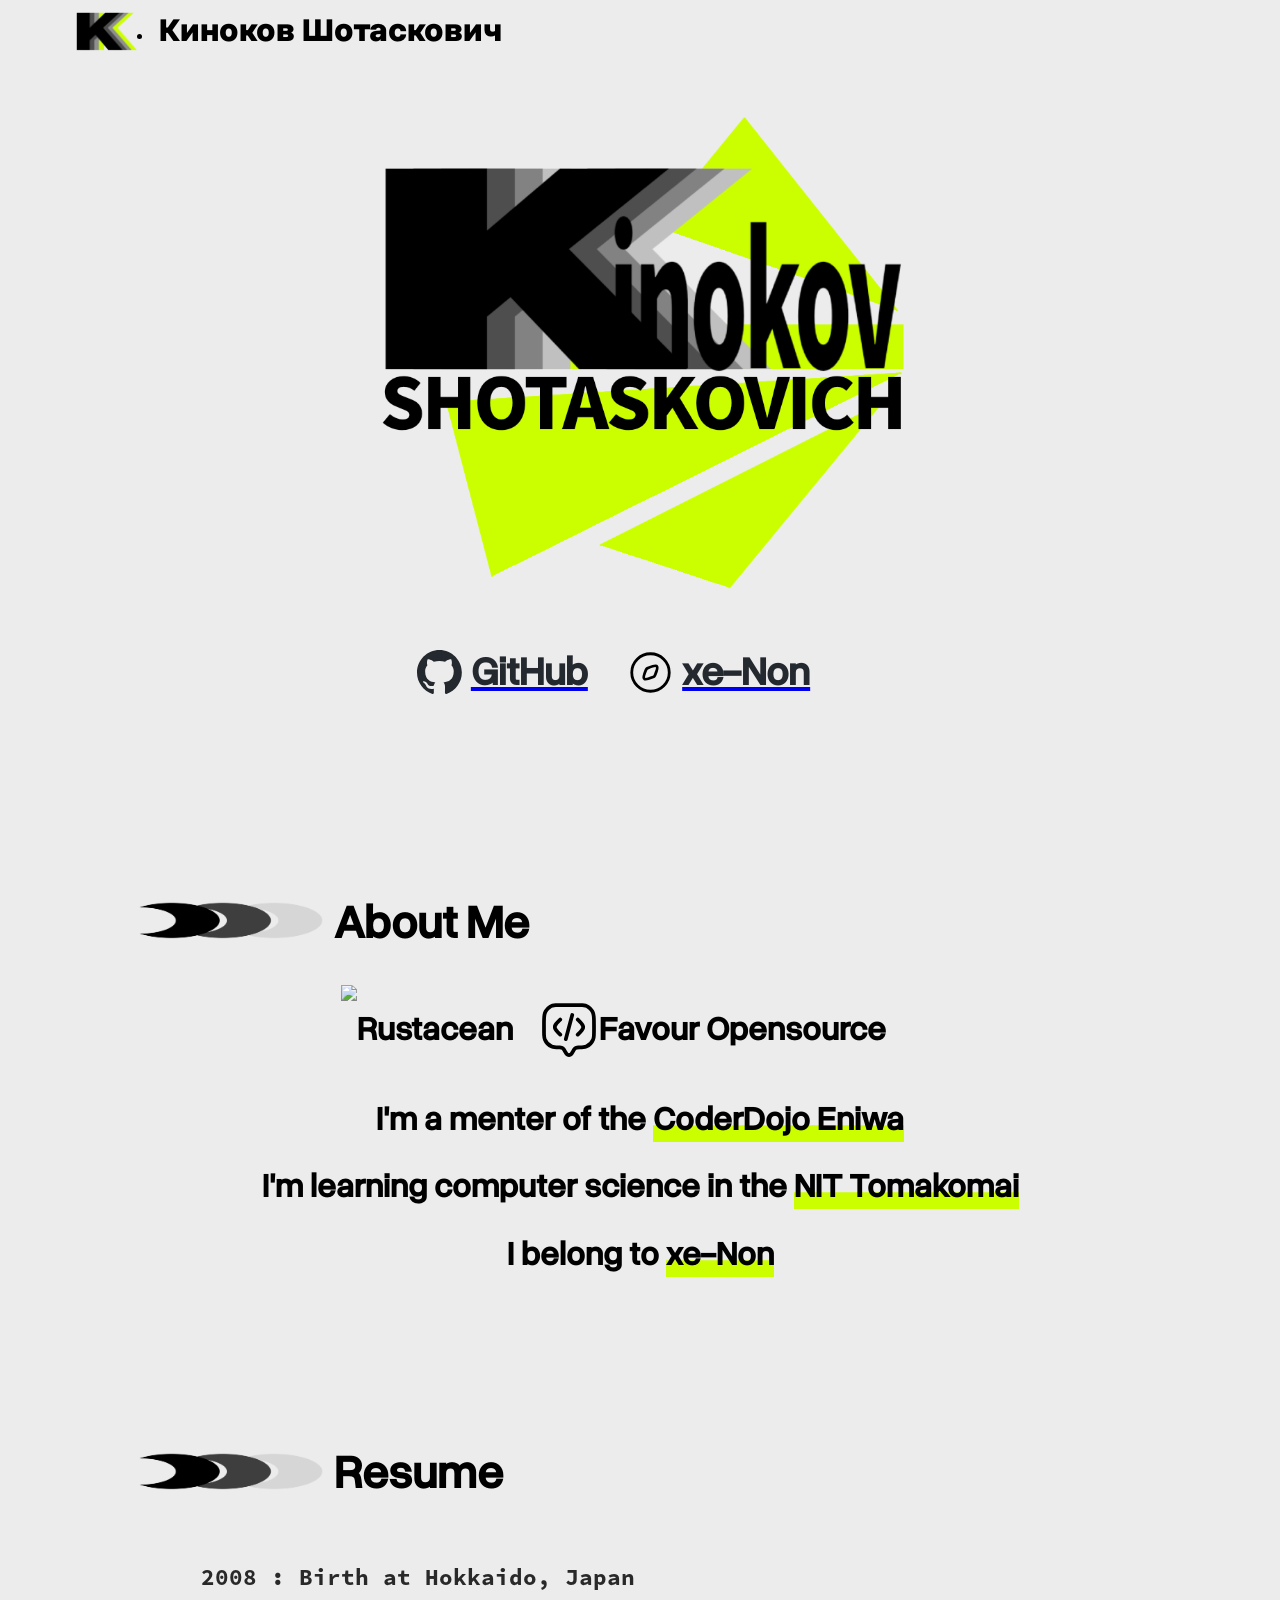
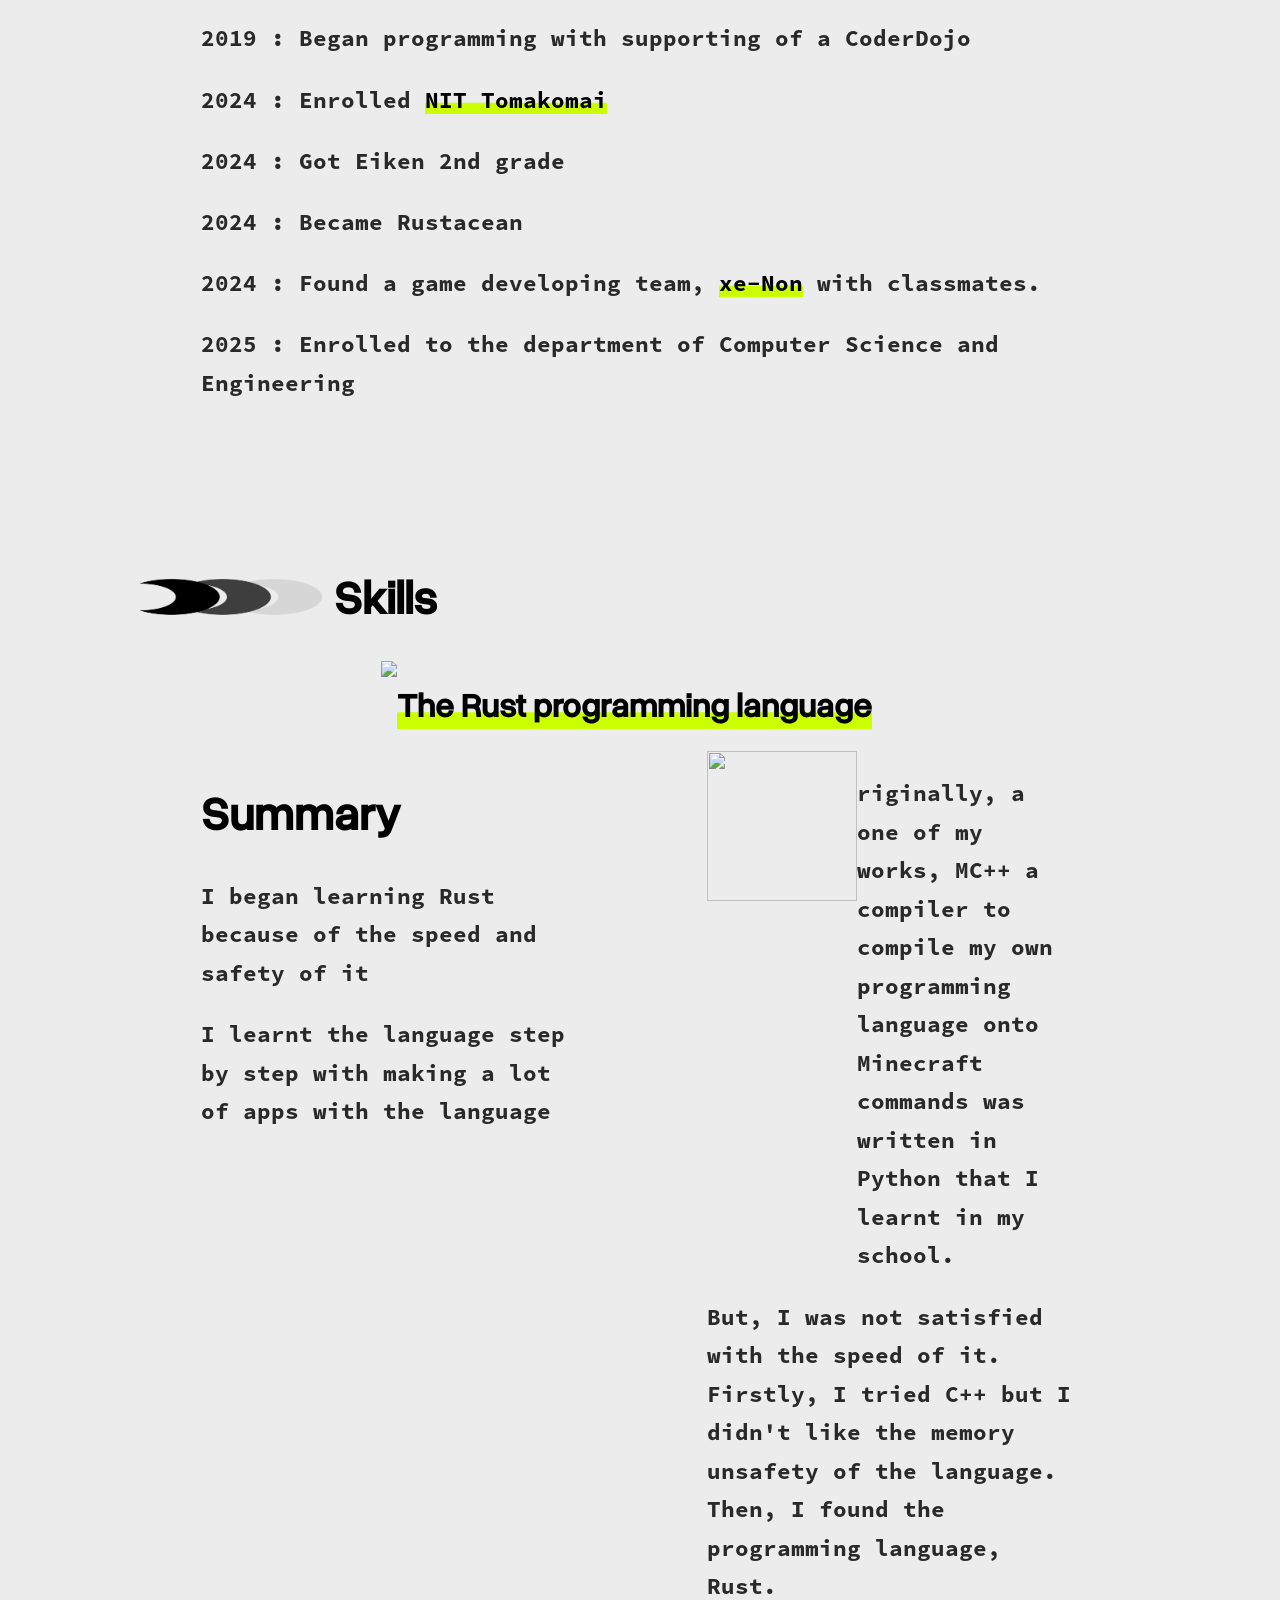
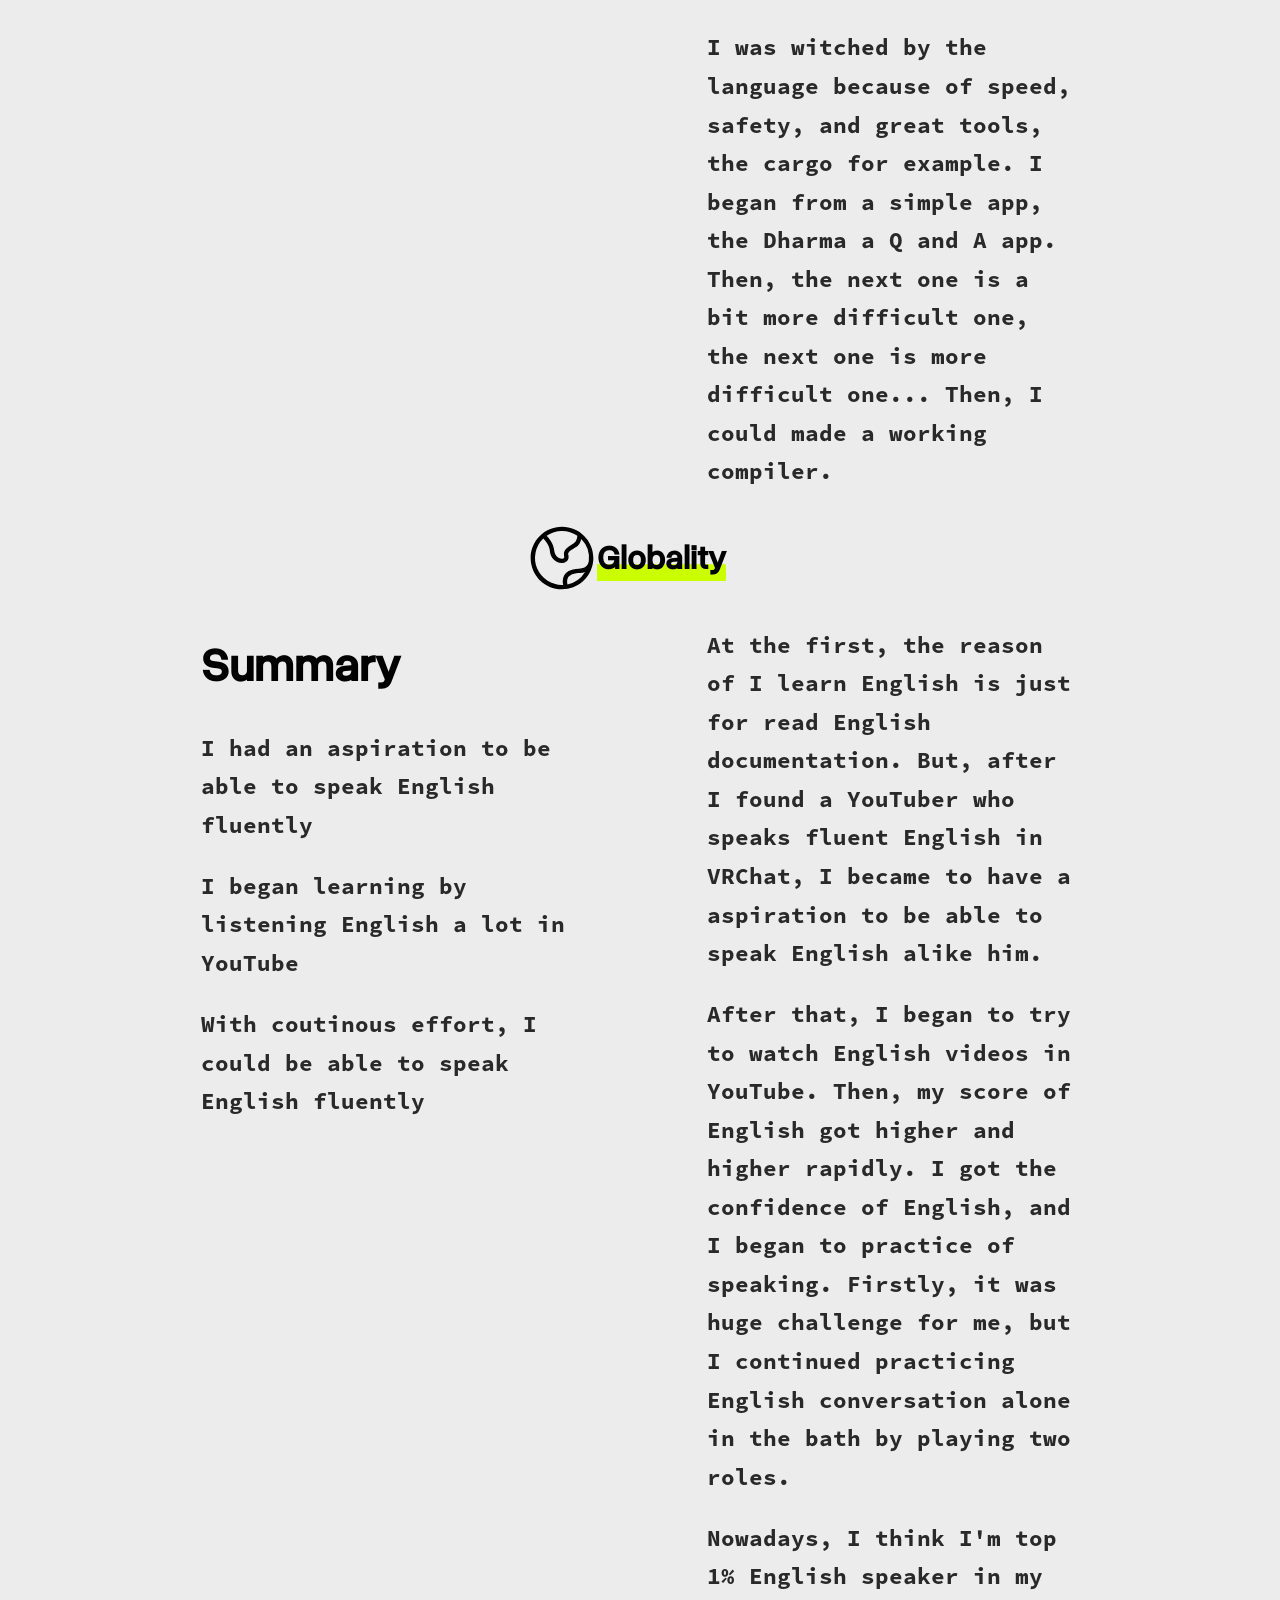
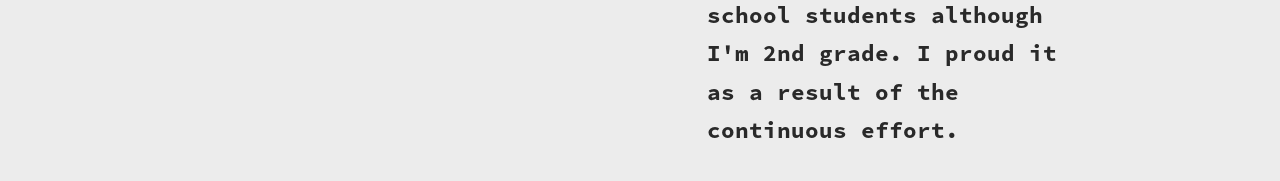
==== index.html @ b4d141ab "The first commit" ====
<!DOCTYPE html>
<html lang="en">
  <head>
    <meta charset="utf-8">
    <title>Kinokov Shotaskovich</title>
    <link rel="stylesheet" href="css/main.css">
  </head>
  <body class="body">
    <!-- Header -->
    <header class="header">
      <img src="assets/icon_k.png" height="40pt">
      <li><a class="header_text">Киноков Шотаскович</a></li>
    </header>
    

    <!-- Main -->
    <main style="margin-left: 10%; margin-right: 10%;">
      <!-- Header -->
      <p>
        <img src="assets/my_icon.png" class="logo">
        <div class="field" style="margin-bottom: 100pt;">
          <!-- GitHub -->
          <div class="field" style="margin-right: 30pt;">
            <img src="assets/github-mark.svg" width="45pt" style="margin-right: 7pt;">
            <a href="https://github.com/kinoko0518">
              <h1 class="github">GitHub</h1>
            </a>
          </div>
          <!-- xe-Non official -->
          <div class="field">
            <img src="[data-uri]" width="45pt" style="margin-right: 7pt;">
            <a href="https://xe-non.com/">
              <h1 class="github">xe-Non</h1>
            </a>
          </div>
        </div>
      </p>

      <!-- About Me -->
      <div class="majour_heading_container">
        <img src="assets/dash.png" class="dash">
        <h1 class="majour_heading">About Me</h1>
      </div>

      <div class="field">
        <!-- The Rust programming language -->
        <div class="field">
          <img src="https://www.rust-lang.org/logos/rust-logo-blk.svg" height="90pt">
          <h1 class="heading">Rustacean</h1>
        </div>
        <!-- Favour Opensource -->
        <div class="field">
          <img height="60pt" src="[data-uri]">
          <h1 class="heading">Favour Opensource</h1>
        </div>
      </div>
      <!-- A Menter of a Coder Dojo -->
      <h1 class="heading" style="text-align: center;">I'm a menter of the <a href="https://coderdojo-eniwa.fathercomputer.com/coderdojo-eniwa/" class="link">CoderDojo Eniwa</a></h1>
      <h1 class="heading" style="text-align: center;">I'm learning computer science in the <a href="https://www.tomakomai-ct.ac.jp/english/" class="link">NIT Tomakomai</a></h1>
      <h1 class="heading" style="text-align: center;">I belong to <a href="https://xe-non.com/" class="link">xe-Non</a></h1>



      <!-- Resume -->
      <div class="majour_heading_container">
        <img src="assets/dash.png" class="dash">
        <h1 class="majour_heading">Resume</h1>
      </div>

      <div class="text_block">
        <p class="main">2008 : Birth at Hokkaido, Japan</p>
        <p class="main">2019 : Began programming with supporting of a CoderDojo</p>
        <p class="main">2024 : Enrolled <a href="https://www.tomakomai-ct.ac.jp/english/" class="link">NIT Tomakomai</a></p>
        <p class="main">2024 : Got Eiken 2nd grade</p>
        <p class="main">2024 : Became Rustacean</p>
        <p class="main">2024 : Found a game developing team, <a href="https://xe-non.com/" class="link">xe-Non</a> with classmates.</p>
        <p class="main">2025 : Enrolled to the department of Computer Science and Engineering</p>
      </div>



      <!-- Skills -->
      <div class="majour_heading_container">
        <img src="assets/dash.png" class="dash">
        <h1 class="majour_heading">Skills</h1>
      </div>

      <!-- The Rust programming language -->
      <div class="field">
        <img src="https://www.rust-lang.org/logos/rust-logo-blk.svg" height="90pt">
        <h1 class="heading"><a href="https://www.rust-lang.org/" class="link">The Rust programming language</a></h1>
      </div>
      <div class="split_h">
        <!-- Summary -->
        <div class="h_50perc">
          <div class="text_block">
            <h1 class="majour_heading">Summary</h1>
            <p class="main">I began learning Rust because of the speed and safety of it</p>
            <p class="main">I learnt the language step by step with making a lot of apps with the language</p>
          </div>
        </div>
        <!-- Main -->
        <div class="h_50perc">
          <div class="text_block">
            <div style="display: flex;">
              <img width="150pt" height="150pt" src="https://upload.wikimedia.org/wikipedia/commons/thumb/6/61/Rust_Programming_Language_Logo_Gear_only.svg/1024px-Rust_Programming_Language_Logo_Gear_only.svg.png">
              <p class="main" style="margin-bottom: 0;">riginally, a one of my works, MC++ a compiler to compile my own programming language onto Minecraft commands was written in Python that I learnt in my school.</a>
            </div>
            <p class="main">But, I was not satisfied with the speed of it. Firstly, I tried C++ but I didn't like the memory unsafety of the language. Then, I found the programming language, Rust.</p>
            <p class="main">I was witched by the language because of speed, safety, and great tools, the cargo for example. I began from a simple app, the Dharma a Q and A app. Then, the next one is a bit more difficult one, the next one is more difficult one... Then, I could made a working compiler.</p>
          </div>
        </div>
      </div>
      
      <!-- Globality -->
      <div class="field">
        <img src="[data-uri]" height="70pt">
        <h1 class="heading"><a href="https://www.rust-lang.org/" class="link">Globality</a></h1>
      </div>
      <div class="split_h">
        <!-- Summary -->
        <div class="h_50perc">
          <div class="text_block">
            <h1 class="majour_heading">Summary</h1>
            <p class="main">I had an aspiration to be able to speak English fluently</p>
            <p class="main">I began learning by listening English a lot in YouTube</p>
            <p class="main">With coutinous effort, I could be able to speak English fluently</p>
          </div>
        </div>
        <!-- Main -->
        <div class="h_50perc">
          <div class="text_block">
            <p class="main">At the first, the reason of I learn English is just for read English documentation. But, after I found a YouTuber who speaks fluent English in VRChat, I became to have a aspiration to be able to speak English alike him.</a>
            <p class="main">After that, I began to try to watch English videos in YouTube. Then, my score of English got higher and higher rapidly. I got the confidence of English, and I began to practice of speaking. Firstly, it was huge challenge for me, but I continued practicing English conversation alone in the bath by playing two roles.</a>
            <p class="main">Nowadays, I think I'm top 1% English speaker in my school students although I'm 2nd grade. I proud it as a result of the continuous effort.</p>
          </div>
        </div>
      </div>



    </main>

    <!-- Footer -->
    <footer>

    </footer>
  </body>
</html>
---- css/main.css ----
/* 
|=== Colour Palette ===|

|== Yellow : #cbff00  ==|
    Highlighting colour
    - Use for highlight, or underline of link.

|== Grey Gradation  ==|
    Blackest : #000000
    Middle-B : #4e4e4e
    Middle-W : #828282
    Whitest  : #c0c0c0
*/

@font-face {
    font-family: 'Source Han Gothic';
    src: url('../assets/fonts/OverusedGrotesk-Medium.otf');
}
@font-face {
    font-family: 'Grotesk-Bold';
    src: url('../assets/fonts/OverusedGrotesk-ExtraBold.otf');
}
@font-face {
    font-family: 'Source Pro Sans';
    src: url('../assets/fonts/SourceCodePro-Bold.otf.woff2');
}
.main {
    font-family: 'Source Pro Sans';
    color: #292929;
    font-size: 17pt;
    line-height: 1.7;
}
.text_block {
    margin-left: 50pt;
    margin-right: 50pt;
}
.split_h {
    display: flex;
    width: 100%;
}
.h_50perc {
    flex-grow: 1;
    flex-basis: 50%;
    width: 50%;
}
.header {
    margin-left: 50pt;
    display: flex;
    align-items: center;
}
.header_text {
    font-family: 'Grotesk-Bold';
    font-size: 25pt;
    color: #000;
}
.github {
    text-decoration: none;
    color: #24292f;
    font-family: 'Source Han Gothic';
    font-size: 30pt;
}
.body {
    background-color: #ececec;
}
.logo {
    width: 400pt;
    margin: auto;
    display: block;
}
.welcome {
    text-align: center;
    color: #000;
    line-height: 0.2;
    font-family: 'Source Han Gothic';
    font-size: x-large;
}
.dash {
    width: 150pt;
}
.field {
    display: flex;
    align-items: center;
    justify-content: center;
    margin-right: 20pt;
}
.majour_heading_container {
    display: flex;
    align-items: center;
    margin-top: 100pt;
}
.majour_heading {
    color: #000;
    font-size: 35pt;
    font-family: 'Source Han Gothic';
}
.heading {
    color: #000;
    font-size: 25pt;
    font-family: 'Source Han Gothic';
}
.link {
    color: #000;
    text-decoration: none;
    box-shadow: inset 0 -0.5em #cbff00;
}
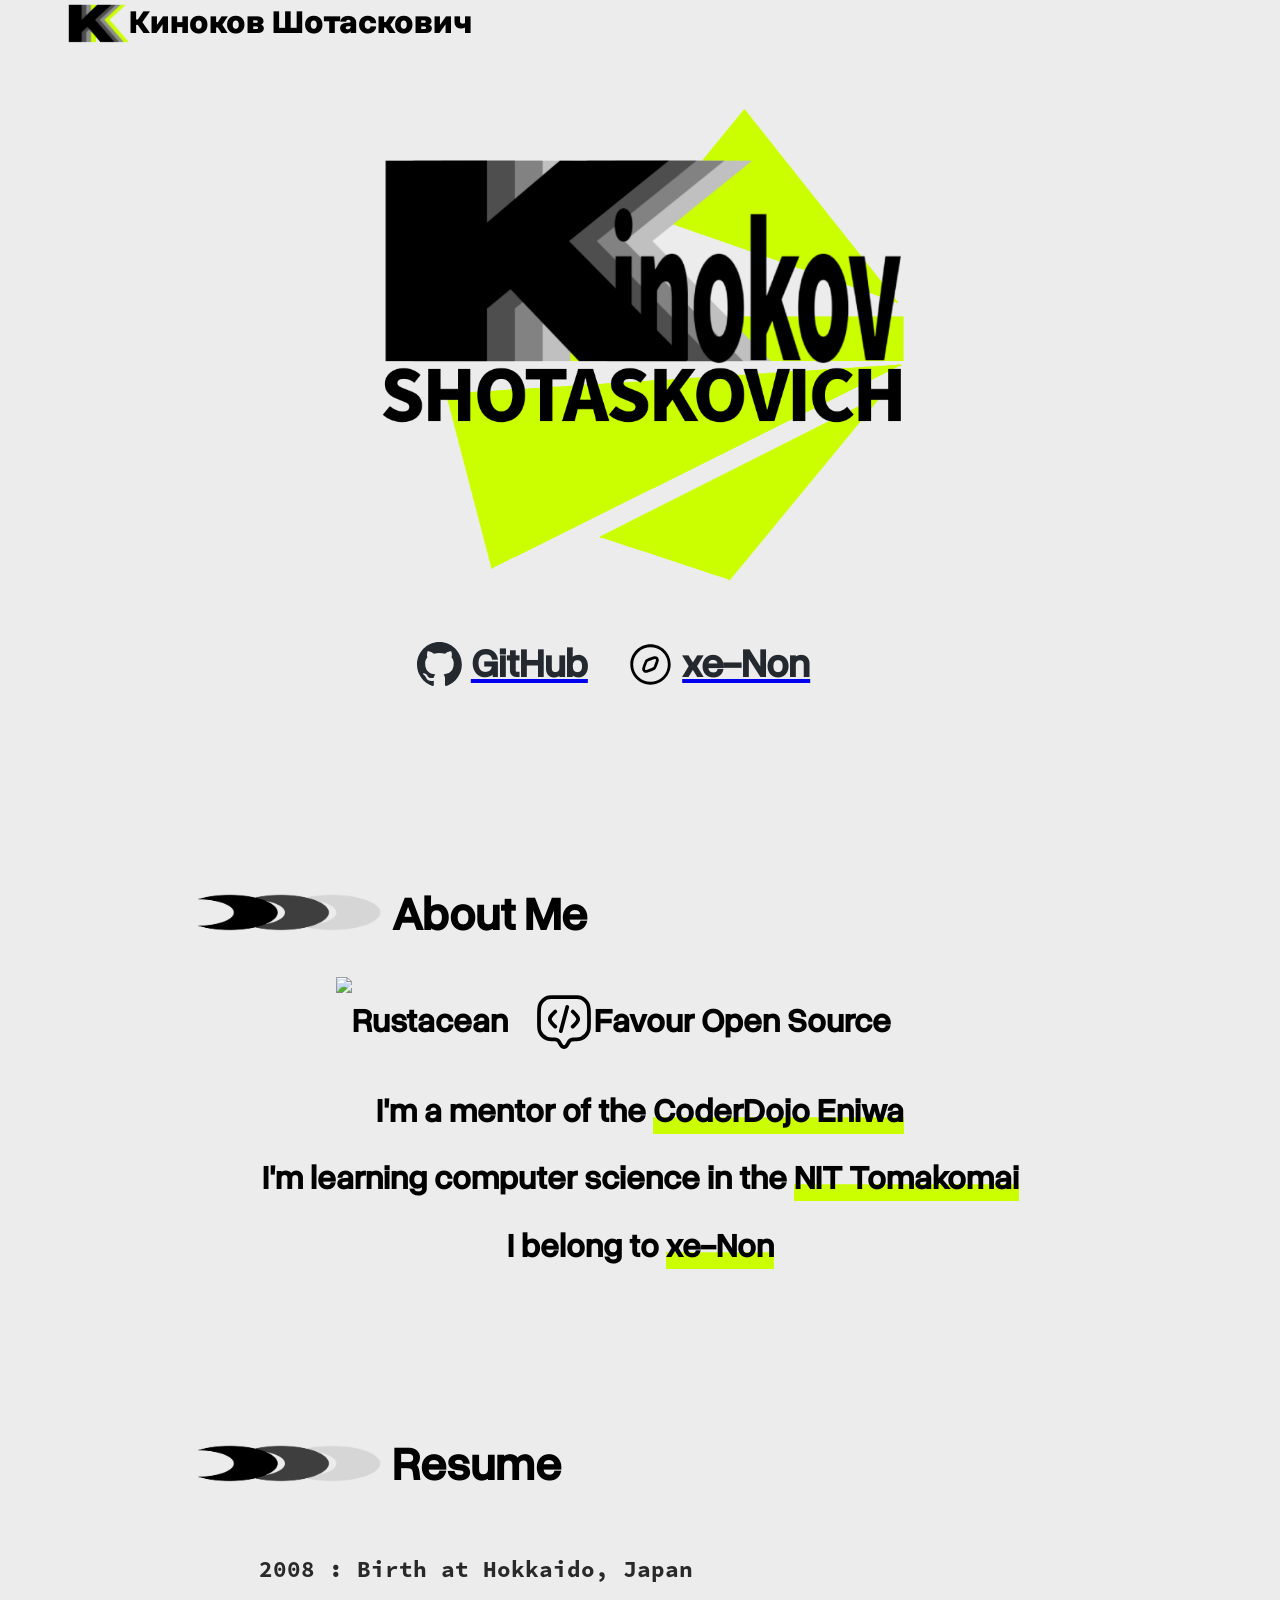
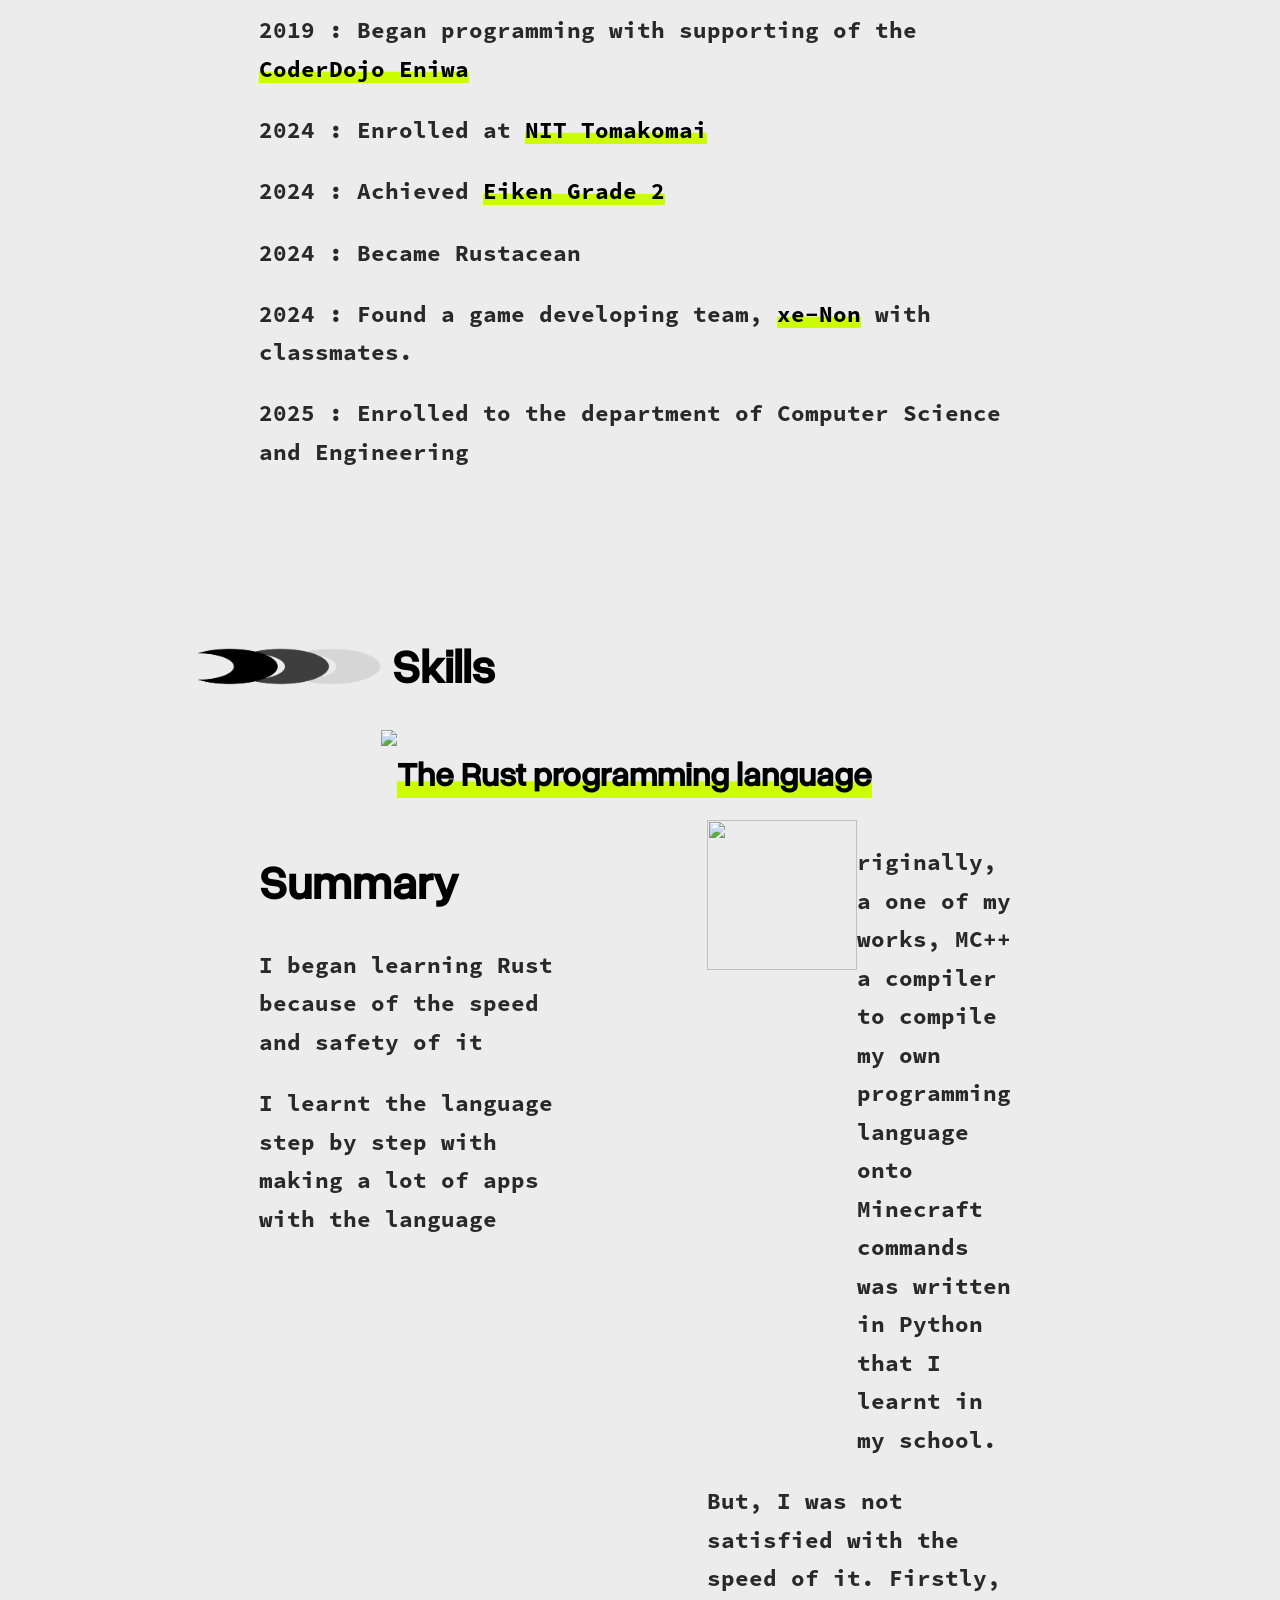
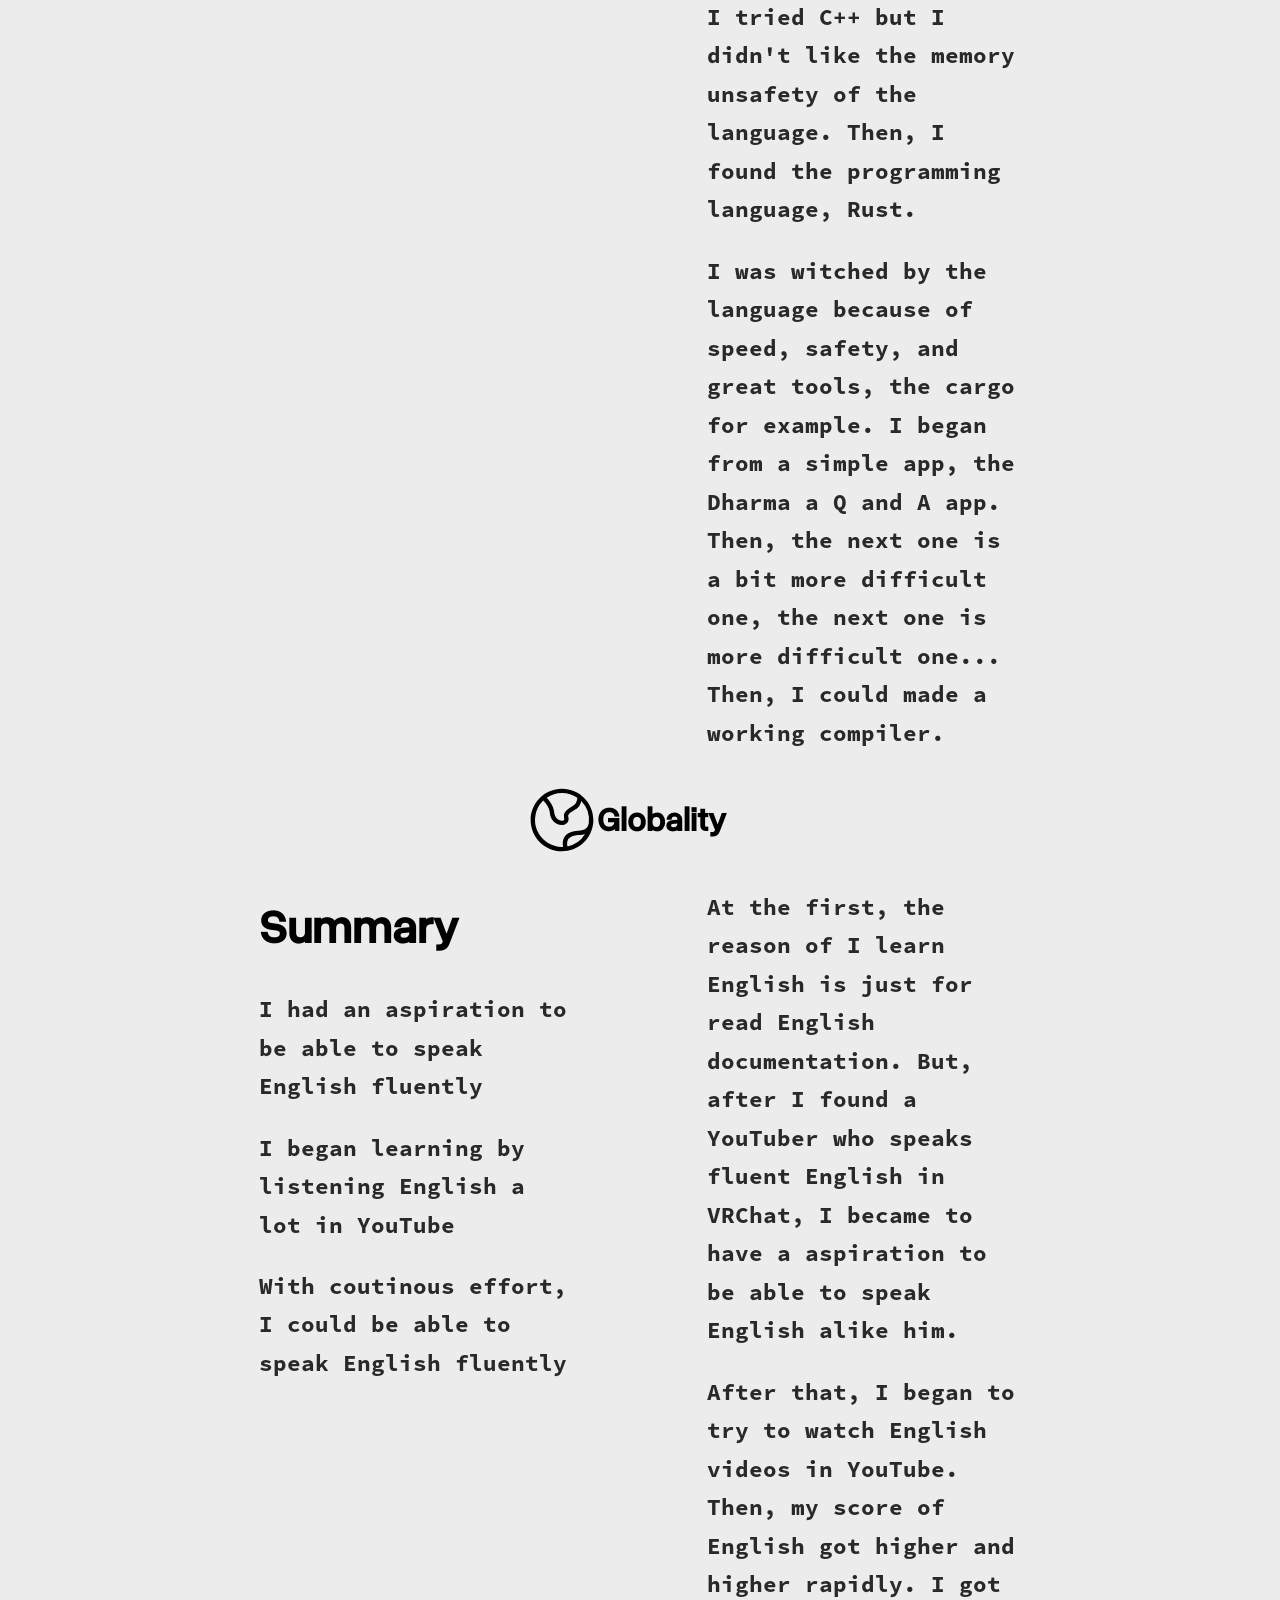
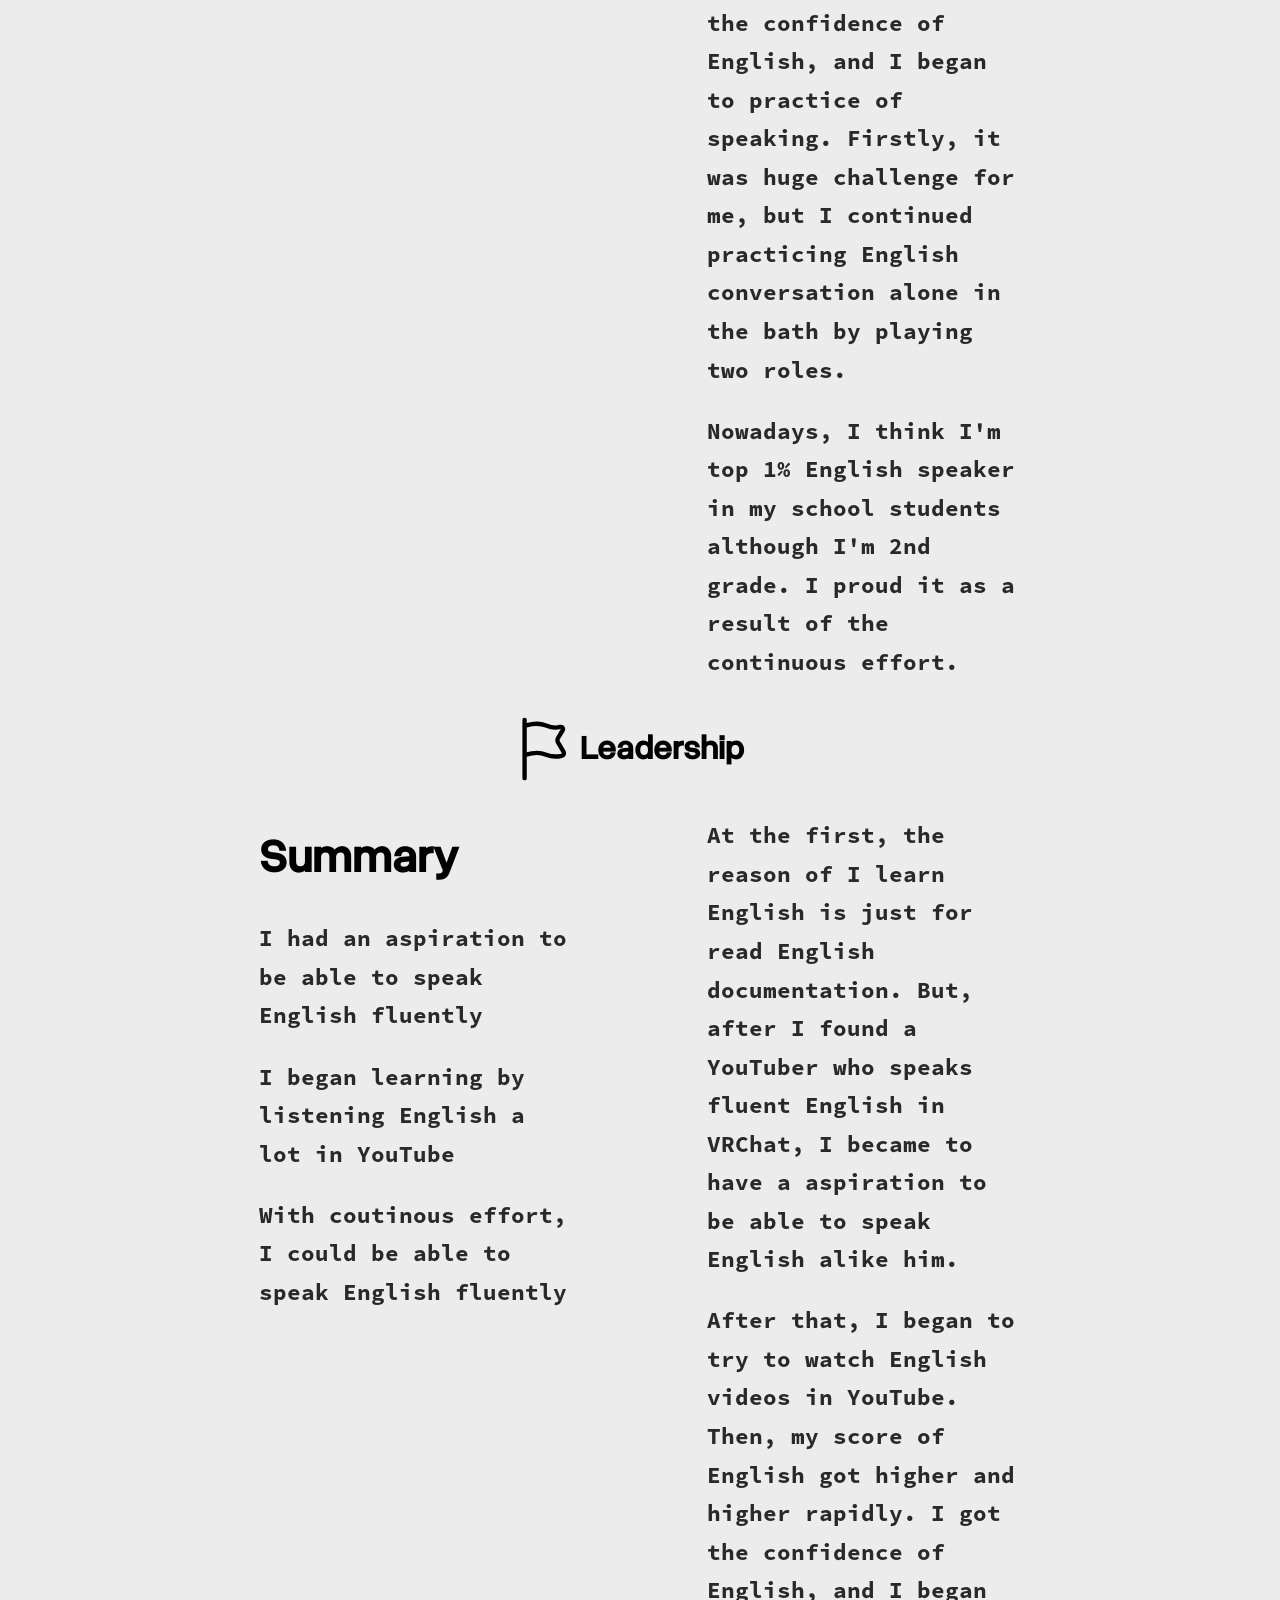
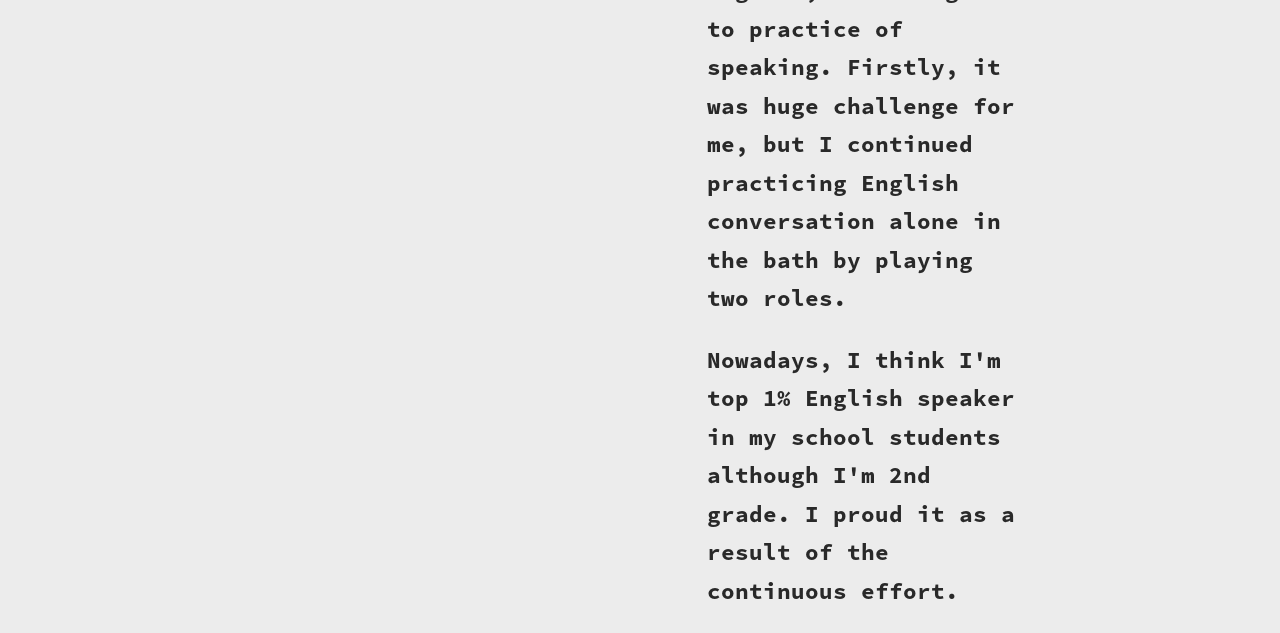
==== commit a1550d1f: "I added 404 not found page." ====
--- a/index.html
+++ b/index.html
@@ -3,18 +3,19 @@
   <head>
     <meta charset="utf-8">
     <title>Kinokov Shotaskovich</title>
-    <link rel="stylesheet" href="css/main.css">
+    <link rel="stylesheet" href="css/general.css">
+    <link rel="stylesheet" href="css/top_page.css">
   </head>
-  <body class="body">
+  <body>
     <!-- Header -->
     <header class="header">
       <img src="assets/icon_k.png" height="40pt">
-      <li><a class="header_text">Киноков Шотаскович</a></li>
+      <a class="header_text">Киноков Шотаскович</a>
     </header>
     
 
     <!-- Main -->
-    <main style="margin-left: 10%; margin-right: 10%;">
+    <main style="margin-left: 15%; margin-right: 15%;">
       <!-- Header -->
       <p>
         <img src="assets/my_icon.png" class="logo">
@@ -28,7 +29,7 @@
           </div>
           <!-- xe-Non official -->
           <div class="field">
-            <img src="[data-uri]" width="45pt" style="margin-right: 7pt;">
+            <img src="assets/icons/solar--compass-outline.svg" width="45pt" style="margin-right: 7pt;">
             <a href="https://xe-non.com/">
               <h1 class="github">xe-Non</h1>
             </a>
@@ -50,12 +51,12 @@
         </div>
         <!-- Favour Opensource -->
         <div class="field">
-          <img height="60pt" src="[data-uri]">
-          <h1 class="heading">Favour Opensource</h1>
+          <img height="60pt" src="assets/icons/solar--chat-square-code-outline.svg">
+          <h1 class="heading">Favour Open Source</h1>
         </div>
       </div>
       <!-- A Menter of a Coder Dojo -->
-      <h1 class="heading" style="text-align: center;">I'm a menter of the <a href="https://coderdojo-eniwa.fathercomputer.com/coderdojo-eniwa/" class="link">CoderDojo Eniwa</a></h1>
+      <h1 class="heading" style="text-align: center;">I'm a mentor of the <a href="https://coderdojo-eniwa.fathercomputer.com/coderdojo-eniwa/" class="link">CoderDojo Eniwa</a></h1>
       <h1 class="heading" style="text-align: center;">I'm learning computer science in the <a href="https://www.tomakomai-ct.ac.jp/english/" class="link">NIT Tomakomai</a></h1>
       <h1 class="heading" style="text-align: center;">I belong to <a href="https://xe-non.com/" class="link">xe-Non</a></h1>
 
@@ -69,9 +70,9 @@
 
       <div class="text_block">
         <p class="main">2008 : Birth at Hokkaido, Japan</p>
-        <p class="main">2019 : Began programming with supporting of a CoderDojo</p>
-        <p class="main">2024 : Enrolled <a href="https://www.tomakomai-ct.ac.jp/english/" class="link">NIT Tomakomai</a></p>
-        <p class="main">2024 : Got Eiken 2nd grade</p>
+        <p class="main">2019 : Began programming with supporting of the <a href="https://coderdojo-eniwa.fathercomputer.com/coderdojo-eniwa/" class="link">CoderDojo Eniwa</a></p>
+        <p class="main">2024 : Enrolled at <a href="https://www.tomakomai-ct.ac.jp/english/" class="link">NIT Tomakomai</a></p>
+        <p class="main">2024 : Achieved <a href="https://www.eiken.or.jp/eiken/en/grades/grade_2/" class="link">Eiken Grade 2</a></p>
         <p class="main">2024 : Became Rustacean</p>
         <p class="main">2024 : Found a game developing team, <a href="https://xe-non.com/" class="link">xe-Non</a> with classmates.</p>
         <p class="main">2025 : Enrolled to the department of Computer Science and Engineering</p>
@@ -114,8 +115,8 @@
       
       <!-- Globality -->
       <div class="field">
-        <img src="[data-uri]" height="70pt">
-        <h1 class="heading"><a href="https://www.rust-lang.org/" class="link">Globality</a></h1>
+        <img src="assets/icons/solar--earth-outline.svg" height="70pt">
+        <h1 class="heading" class="link">Globality</h1>
       </div>
       <div class="split_h">
         <!-- Summary -->
@@ -137,7 +138,30 @@
         </div>
       </div>
 
-
+      <!-- Leadership -->
+      <div class="field">
+        <img src="assets/icons/solar--flag-2-outline.svg" height="70pt">
+        <h1 class="heading" class="link">Leadership</h1>
+      </div>
+      <div class="split_h">
+        <!-- Summary -->
+        <div class="h_50perc">
+          <div class="text_block">
+            <h1 class="majour_heading">Summary</h1>
+            <p class="main">I had an aspiration to be able to speak English fluently</p>
+            <p class="main">I began learning by listening English a lot in YouTube</p>
+            <p class="main">With coutinous effort, I could be able to speak English fluently</p>
+          </div>
+        </div>
+        <!-- Main -->
+        <div class="h_50perc">
+          <div class="text_block">
+            <p class="main">At the first, the reason of I learn English is just for read English documentation. But, after I found a YouTuber who speaks fluent English in VRChat, I became to have a aspiration to be able to speak English alike him.</a>
+            <p class="main">After that, I began to try to watch English videos in YouTube. Then, my score of English got higher and higher rapidly. I got the confidence of English, and I began to practice of speaking. Firstly, it was huge challenge for me, but I continued practicing English conversation alone in the bath by playing two roles.</a>
+            <p class="main">Nowadays, I think I'm top 1% English speaker in my school students although I'm 2nd grade. I proud it as a result of the continuous effort.</p>
+          </div>
+        </div>
+      </div>
 
     </main>
 
--- a/css/general.css
+++ b/css/general.css
@@ -0,0 +1,93 @@
+/* 
+|=== Colour Palette ===|
+
+|== Ash White : #ececec ==|
+    Background colour
+
+|== Yellow : #cbff00  ==|
+    Highlighting colour
+    - Use for highlight, or underline of link.
+
+|== Grey Gradation  ==|
+    Blackest : #000000
+    Middle-B : #4e4e4e
+    Middle-W : #828282
+    Whitest  : #c0c0c0
+*/
+
+@font-face {
+    font-family: 'Source Han Gothic';
+    src: url('../assets/fonts/OverusedGrotesk-Medium.otf');
+}
+@font-face {
+    font-family: 'Grotesk-Bold';
+    src: url('../assets/fonts/OverusedGrotesk-ExtraBold.otf');
+}
+@font-face {
+    font-family: 'Source Pro Sans';
+    src: url('../assets/fonts/SourceCodePro-Bold.otf.woff2');
+}
+
+html, body {
+    margin: 0;
+    padding: 0;
+    background-color: #ececec;
+}
+.main {
+    font-family: 'Source Pro Sans';
+    color: #292929;
+    font-size: 17pt;
+    line-height: 1.7;
+}
+.text_block {
+    margin-left: 50pt;
+    margin-right: 50pt;
+}
+.split_h {
+    display: flex;
+    width: 100%;
+}
+.h_50perc {
+    flex-grow: 1;
+    flex-basis: 50%;
+    width: 50%;
+}
+.header {
+    margin-left: 50pt;
+    display: flex;
+    align-items: center;
+}
+.header_text {
+    font-family: 'Grotesk-Bold';
+    font-size: 25pt;
+    color: #000;
+}
+.dash {
+    width: 150pt;
+}
+.field {
+    display: flex;
+    align-items: center;
+    justify-content: center;
+    margin-right: 20pt;
+}
+.majour_heading_container {
+    display: flex;
+    align-items: center;
+    margin-top: 100pt;
+}
+.majour_heading {
+    color: #000;
+    font-size: 35pt;
+    font-family: 'Source Han Gothic';
+}
+.heading {
+    color: #000;
+    font-size: 25pt;
+    font-family: 'Source Han Gothic';
+}
+.link {
+    color: #000;
+    text-decoration: none;
+    box-shadow: inset 0 -0.5em #cbff00;
+}
--- a/css/top_page.css
+++ b/css/top_page.css
@@ -0,0 +1,18 @@
+.github {
+    text-decoration: none;
+    color: #24292f;
+    font-family: 'Source Han Gothic';
+    font-size: 30pt;
+}
+.logo {
+    width: 400pt;
+    margin: auto;
+    display: block;
+}
+.welcome {
+    text-align: center;
+    color: #000;
+    line-height: 0.2;
+    font-family: 'Source Han Gothic';
+    font-size: x-large;
+}
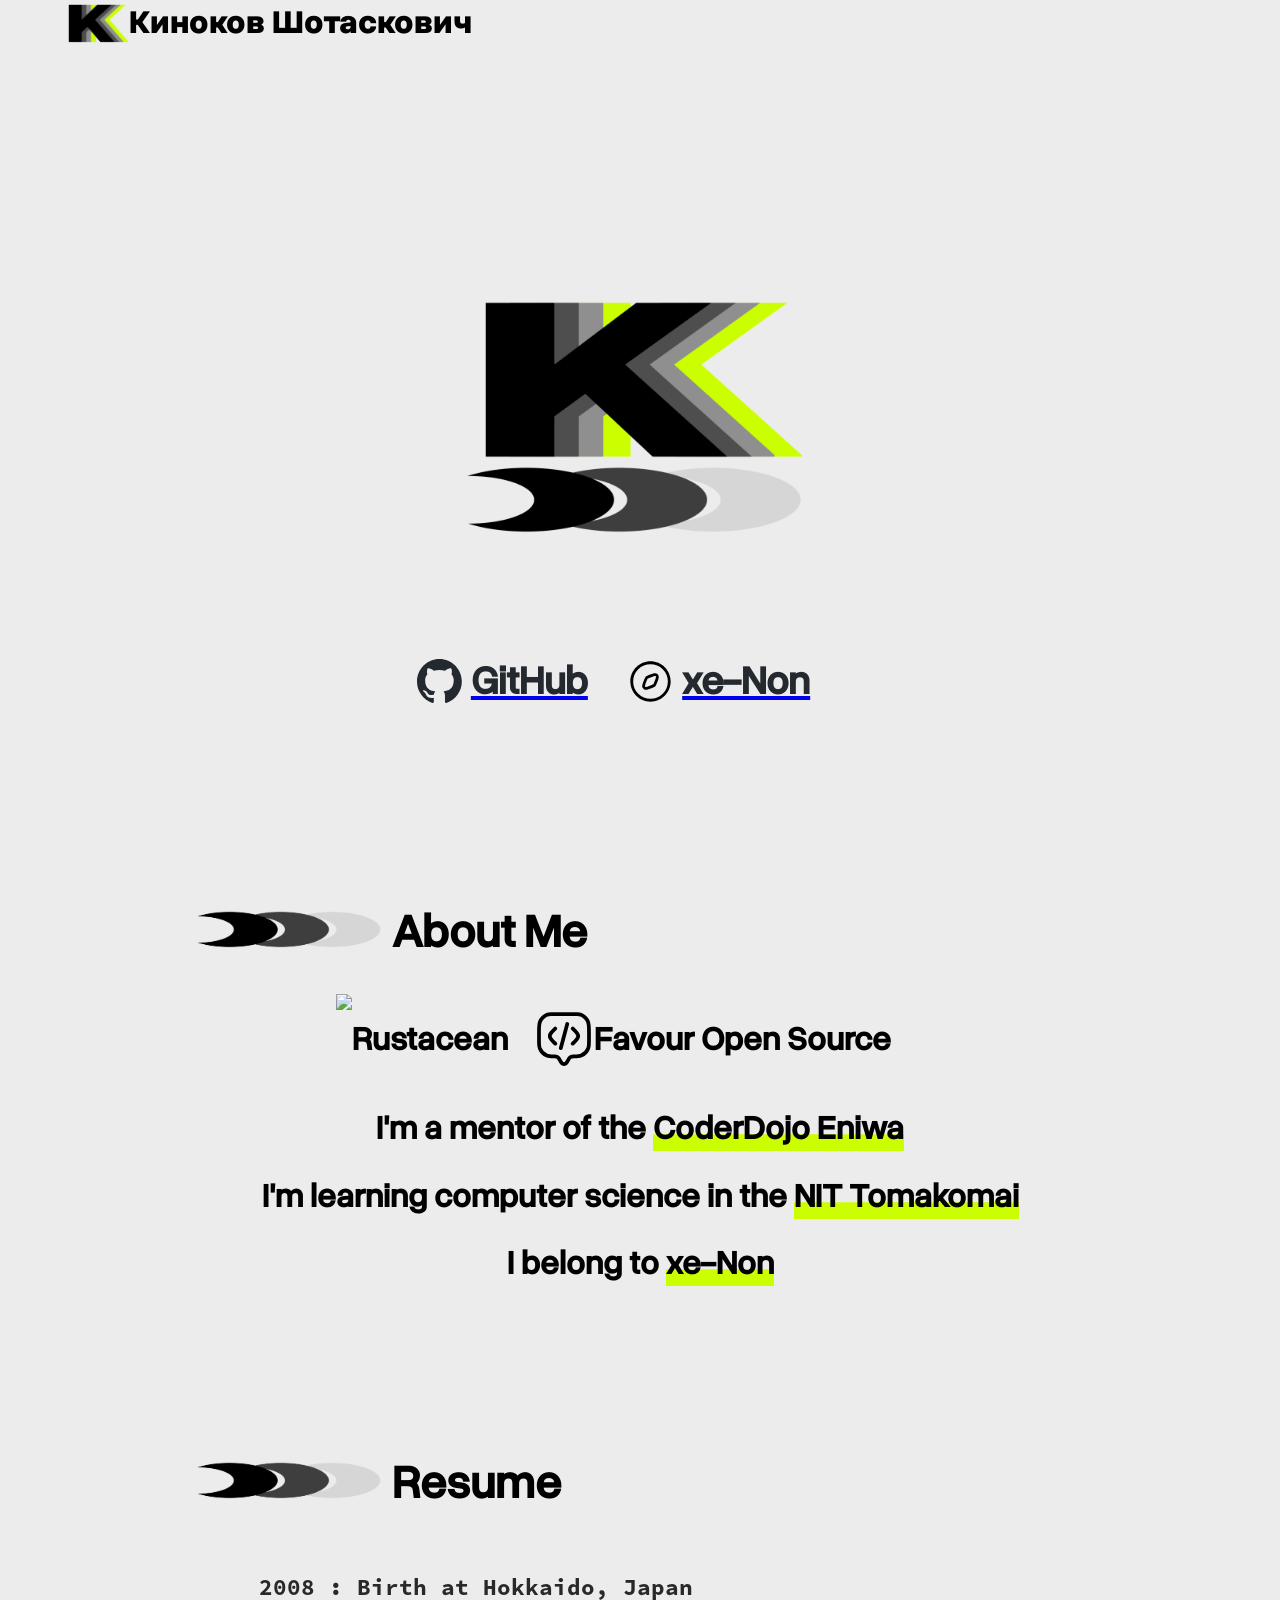
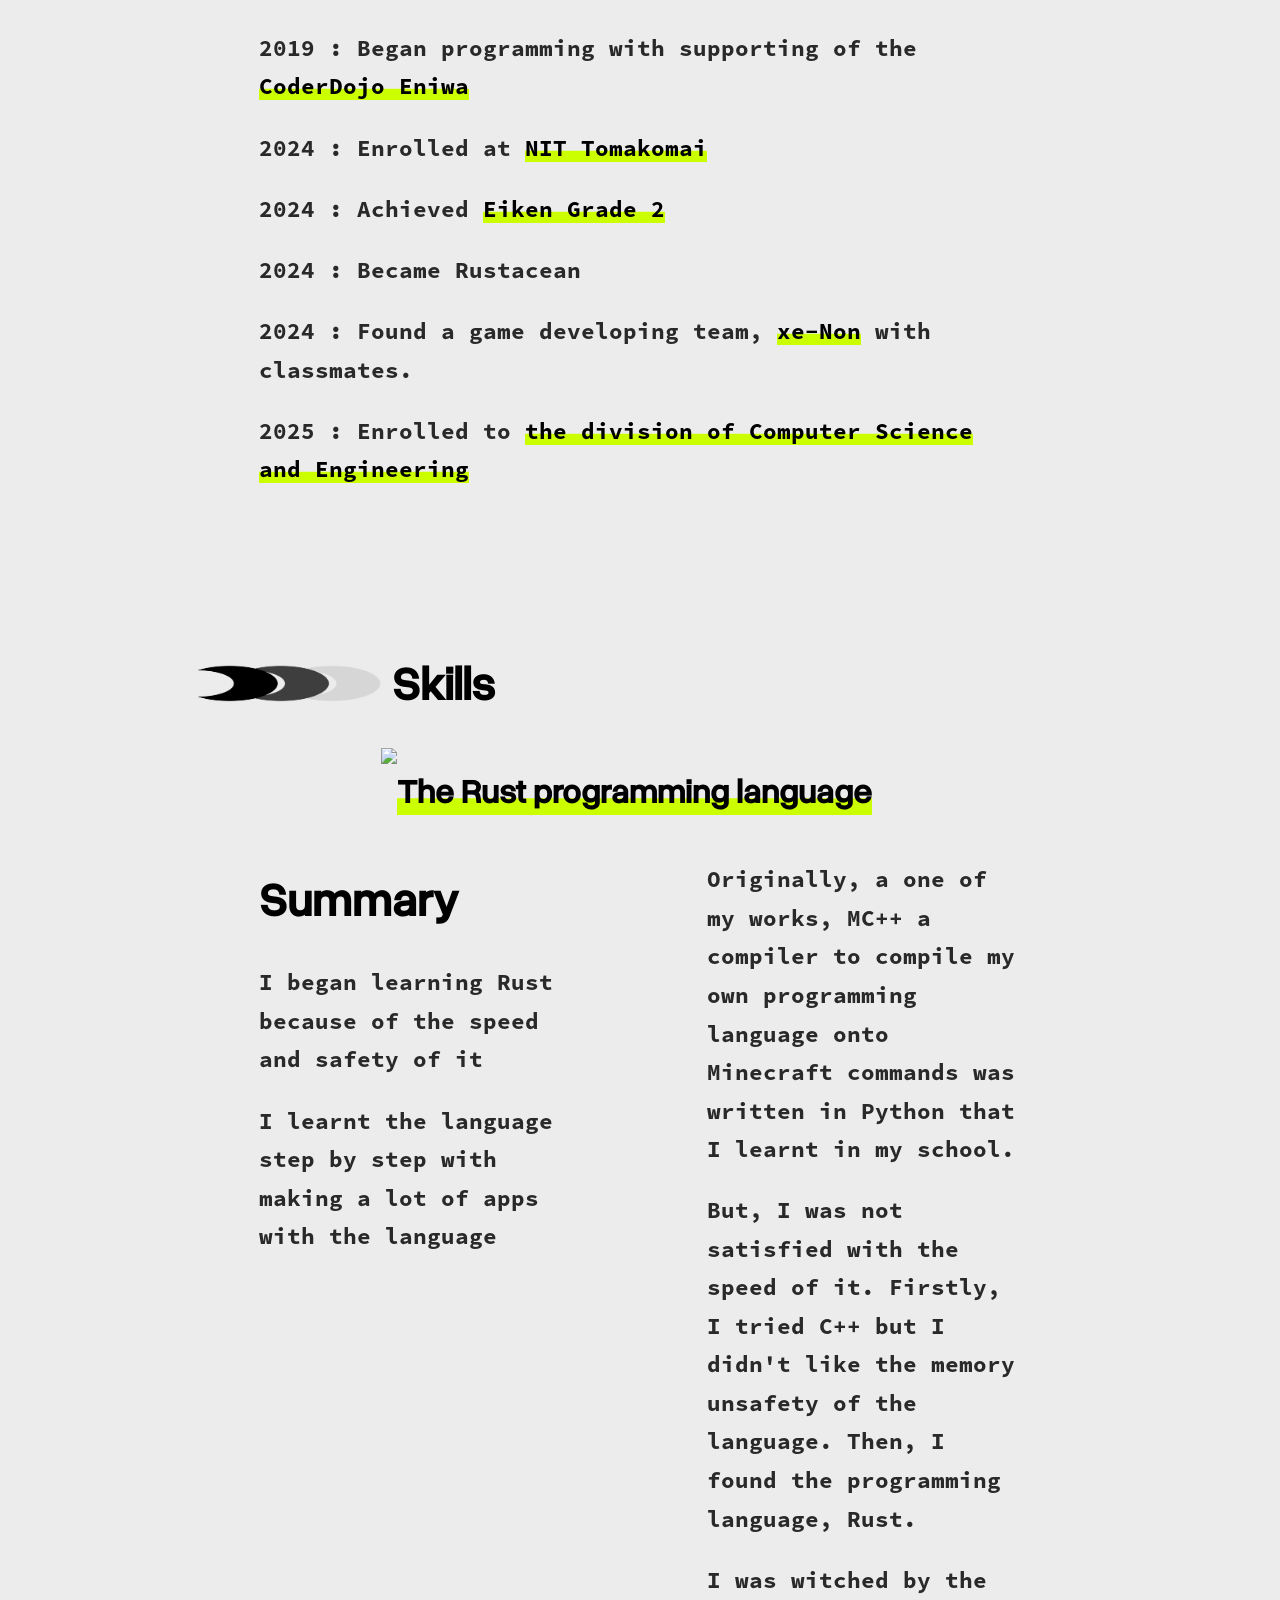
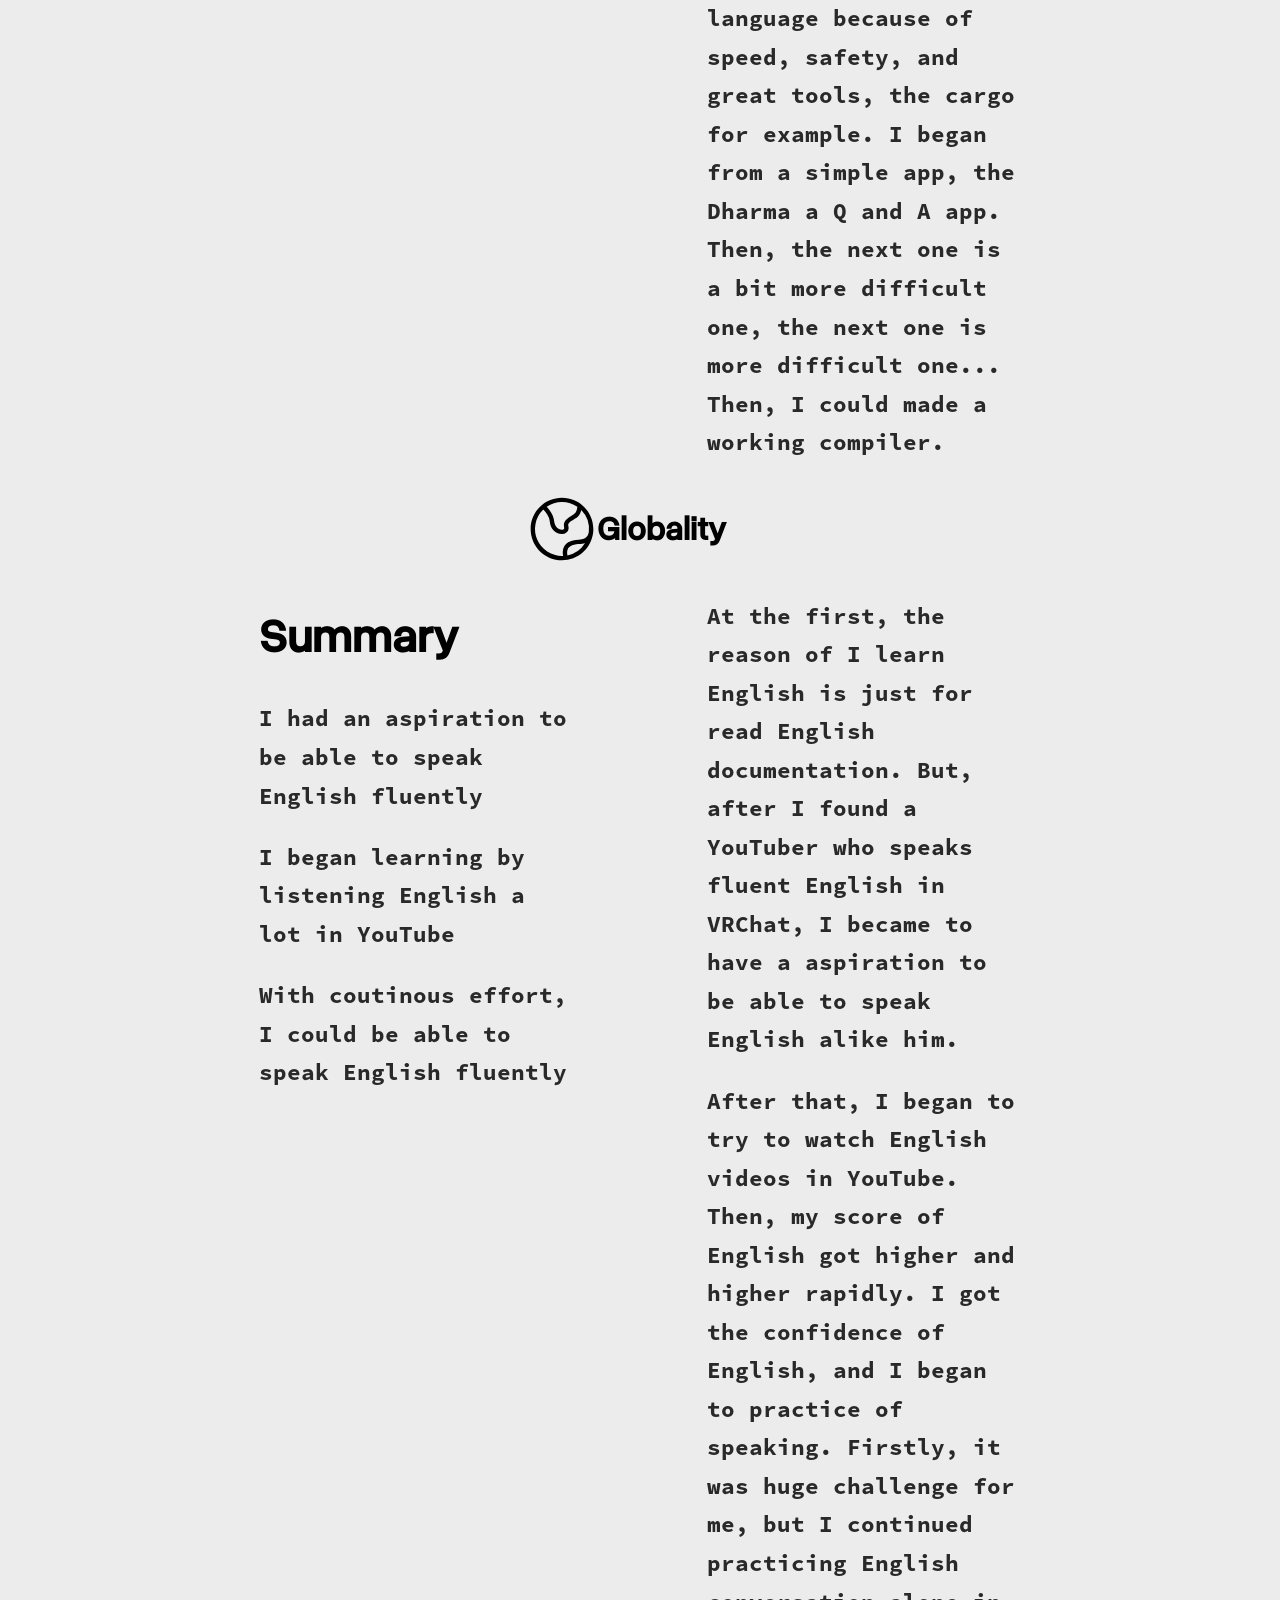
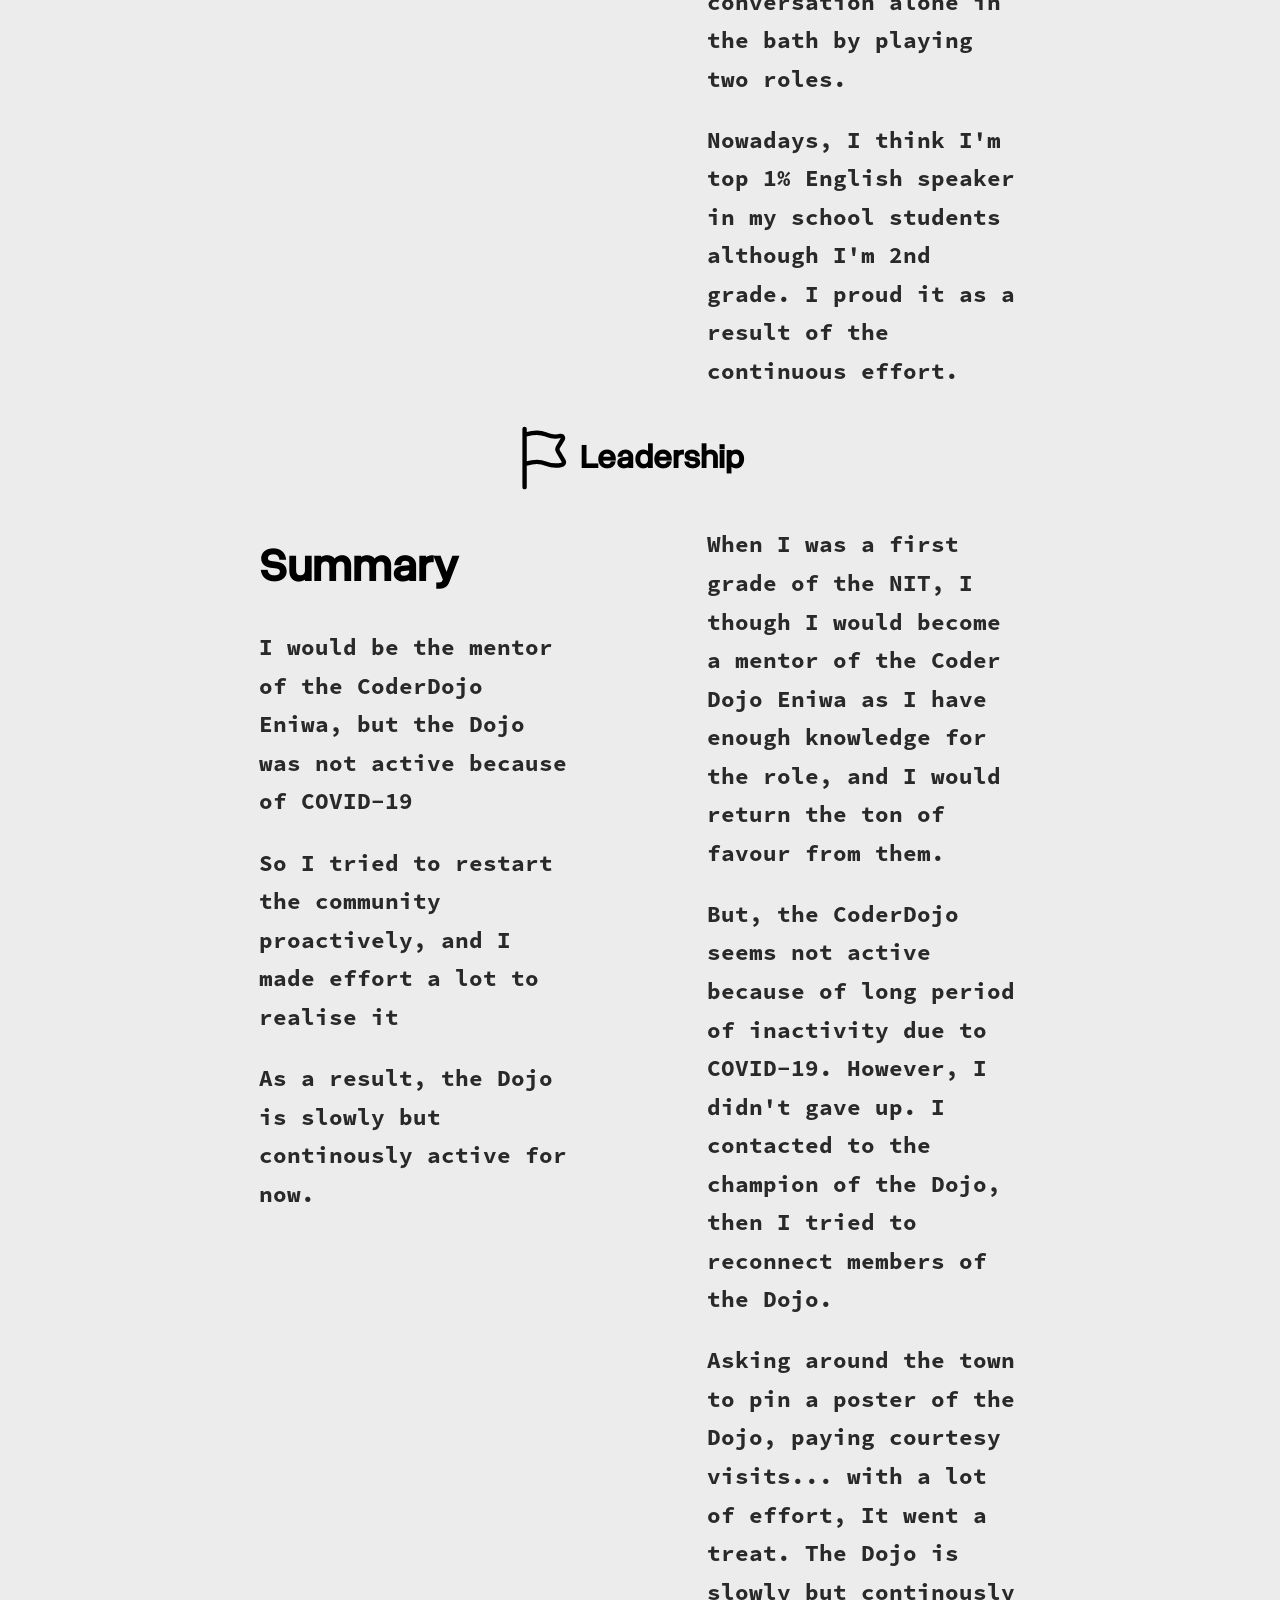
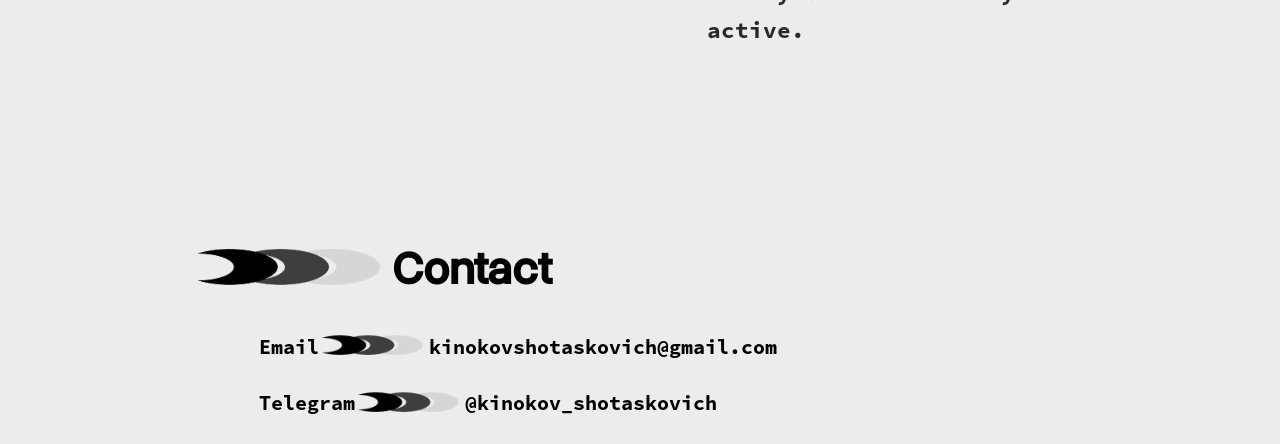
==== commit bb2d630b: "I added contact / I refined my logo" ====
--- a/index.html
+++ b/index.html
@@ -18,7 +18,7 @@
     <main style="margin-left: 15%; margin-right: 15%;">
       <!-- Header -->
       <p>
-        <img src="assets/my_icon.png" class="logo">
+        <img src="assets/logo_modern.png" class="logo">
         <div class="field" style="margin-bottom: 100pt;">
           <!-- GitHub -->
           <div class="field" style="margin-right: 30pt;">
@@ -75,7 +75,7 @@
         <p class="main">2024 : Achieved <a href="https://www.eiken.or.jp/eiken/en/grades/grade_2/" class="link">Eiken Grade 2</a></p>
         <p class="main">2024 : Became Rustacean</p>
         <p class="main">2024 : Found a game developing team, <a href="https://xe-non.com/" class="link">xe-Non</a> with classmates.</p>
-        <p class="main">2025 : Enrolled to the department of Computer Science and Engineering</p>
+        <p class="main">2025 : Enrolled to <a href="https://www.tomakomai-ct.ac.jp/english/department/creative_engineering/information_science_engineering/" class="link">the division of Computer Science and Engineering</a></p>
       </div>
 
 
@@ -103,10 +103,7 @@
         <!-- Main -->
         <div class="h_50perc">
           <div class="text_block">
-            <div style="display: flex;">
-              <img width="150pt" height="150pt" src="https://upload.wikimedia.org/wikipedia/commons/thumb/6/61/Rust_Programming_Language_Logo_Gear_only.svg/1024px-Rust_Programming_Language_Logo_Gear_only.svg.png">
-              <p class="main" style="margin-bottom: 0;">riginally, a one of my works, MC++ a compiler to compile my own programming language onto Minecraft commands was written in Python that I learnt in my school.</a>
-            </div>
+            <p class="main">Originally, a one of my works, MC++ a compiler to compile my own programming language onto Minecraft commands was written in Python that I learnt in my school.</p>
             <p class="main">But, I was not satisfied with the speed of it. Firstly, I tried C++ but I didn't like the memory unsafety of the language. Then, I found the programming language, Rust.</p>
             <p class="main">I was witched by the language because of speed, safety, and great tools, the cargo for example. I began from a simple app, the Dharma a Q and A app. Then, the next one is a bit more difficult one, the next one is more difficult one... Then, I could made a working compiler.</p>
           </div>
@@ -148,19 +145,40 @@
         <div class="h_50perc">
           <div class="text_block">
             <h1 class="majour_heading">Summary</h1>
-            <p class="main">I had an aspiration to be able to speak English fluently</p>
-            <p class="main">I began learning by listening English a lot in YouTube</p>
-            <p class="main">With coutinous effort, I could be able to speak English fluently</p>
+            <p class="main">I would be the mentor of the CoderDojo Eniwa, but the Dojo was not active because of COVID-19</p>
+            <p class="main">So I tried to restart the community proactively, and I made effort a lot to realise it</p>
+            <p class="main">As a result, the Dojo is slowly but continously active for now.</p>
           </div>
         </div>
         <!-- Main -->
         <div class="h_50perc">
           <div class="text_block">
-            <p class="main">At the first, the reason of I learn English is just for read English documentation. But, after I found a YouTuber who speaks fluent English in VRChat, I became to have a aspiration to be able to speak English alike him.</a>
-            <p class="main">After that, I began to try to watch English videos in YouTube. Then, my score of English got higher and higher rapidly. I got the confidence of English, and I began to practice of speaking. Firstly, it was huge challenge for me, but I continued practicing English conversation alone in the bath by playing two roles.</a>
-            <p class="main">Nowadays, I think I'm top 1% English speaker in my school students although I'm 2nd grade. I proud it as a result of the continuous effort.</p>
+            <p class="main">When I was a first grade of the NIT, I though I would become a mentor of the Coder Dojo Eniwa as I have enough knowledge for the role, and I would return the ton of favour from them.</a>
+            <p class="main">But, the CoderDojo seems not active because of long period of inactivity due to COVID-19. However, I didn't gave up.  I contacted to the champion of the Dojo, then I tried to reconnect members of the Dojo.</a>
+            <p class="main">Asking around the town to pin a poster of the Dojo, paying courtesy visits... with a lot of effort, It went a treat. The Dojo is slowly but continously active.</a>
           </div>
         </div>
+      </div>
+
+
+
+      <!-- Contact -->
+      <div class="majour_heading_container">
+        <img src="assets/dash.png" class="dash">
+        <h1 class="majour_heading">Contact</h1>
+      </div>
+      
+      <!-- Mail Address -->
+      <div class="contact_container">
+        <a class="mail_address">Email</a>
+        <img src="assets/dash.png" height="30pt">
+        <a class="mail_address">kinokovshotaskovich@gmail.com</a>
+      </div>
+      <!-- Telegram -->
+      <div class="contact_container">
+        <a class="mail_address">Telegram</a>
+        <img src="assets/dash.png" height="30pt">
+        <a class="mail_address">@kinokov_shotaskovich</a>
       </div>
 
     </main>
--- a/css/top_page.css
+++ b/css/top_page.css
@@ -1,3 +1,8 @@
+@font-face {
+    font-family: 'Grotesk-Bold';
+    src: url('../assets/fonts/OverusedGrotesk-ExtraBold.otf');
+}
+
 .github {
     text-decoration: none;
     color: #24292f;
@@ -5,8 +10,10 @@
     font-size: 30pt;
 }
 .logo {
-    width: 400pt;
-    margin: auto;
+    width: 300pt;
+    margin-left: auto;
+    margin-right: auto;
+    margin-top: 125pt;
     display: block;
 }
 .welcome {
@@ -15,4 +22,17 @@
     line-height: 0.2;
     font-family: 'Source Han Gothic';
     font-size: x-large;
+}
+.mail_address {
+    color: #000000;
+    text-decoration: none;
+    font-family: 'Source Pro Sans';
+    font-size: 15pt;
+}
+.contact_container {
+    display: flex;
+    align-items: center;
+    justify-content: left;
+    margin-left: 50pt;
+    margin-bottom: 20pt;
 }
